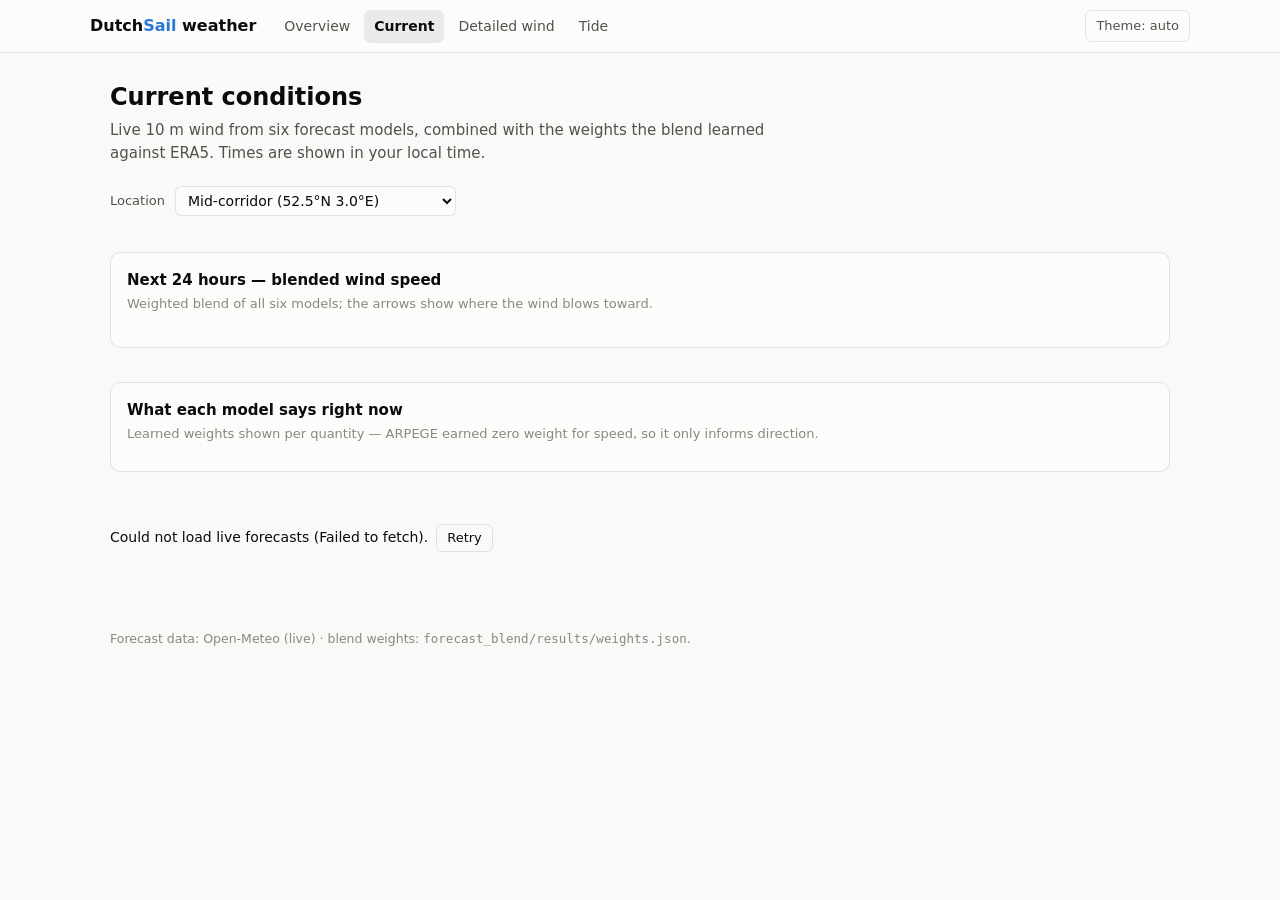
==== frontend/current.html @ 53d6b0b2 "Add frontend: overview of generated figures + live current/wind/tide subpages Static site (no build " ====
<!DOCTYPE html>
<html lang="en">
<head>
<meta charset="utf-8">
<meta name="viewport" content="width=device-width, initial-scale=1">
<title>DutchSail weather — current conditions</title>
<script>(function(){var q=new URLSearchParams(location.search).get("theme");var t=q||localStorage.getItem("ds-theme");if(t==="light"||t==="dark")document.documentElement.dataset.theme=t;})();</script>
<link rel="stylesheet" href="./assets/style.css">
<script src="./assets/common.js" defer></script>
</head>
<body>

<header class="site-header"><div class="bar">
  <a class="brand" href="./index.html">Dutch<span>Sail</span> weather</a>
  <nav class="site-nav">
    <a href="./index.html">Overview</a>
    <a href="./current.html" aria-current="page">Current</a>
    <a href="./wind.html">Detailed wind</a>
    <a href="./tide.html">Tide</a>
  </nav>
  <button class="theme-toggle" type="button">Theme: auto</button>
</div></header>

<main>
  <h1 class="page-title">Current conditions</h1>
  <p class="page-sub">
    Live 10&nbsp;m wind from six forecast models, combined with the weights the blend
    learned against ERA5. Times are shown in your local time.
  </p>

  <div class="filter-row">
    <label for="pt">Location</label>
    <select id="pt"></select>
    <span class="filter-note" id="updated"></span>
  </div>

  <div id="content" class="loading">
    <div class="tiles" id="tiles"></div>

    <section class="card chart-card">
      <div class="chart-head">
        <div>
          <h3>Next 24 hours — blended wind speed</h3>
          <p class="card-sub">Weighted blend of all six models; the arrows show where the wind blows toward.</p>
        </div>
      </div>
      <div id="chart24"></div>
      <div id="dir24"></div>
    </section>

    <section class="card" style="margin-top:14px">
      <h3>What each model says right now</h3>
      <p class="card-sub">Learned weights shown per quantity — ARPEGE earned zero weight for speed, so it only informs direction.</p>
      <div class="data-table-wrap">
        <table class="data-table model-table" id="model-table"></table>
      </div>
    </section>
  </div>

  <div id="status"></div>
</main>

<footer class="site-footer">Forecast data: Open-Meteo (live) · blend weights: <code>forecast_blend/results/weights.json</code>.</footer>

<script>
document.addEventListener("DOMContentLoaded", () => {
  const content = document.getElementById("content");
  const status = document.getElementById("status");

  async function load(point) {
    content.classList.add("loading");
    status.innerHTML = "";
    try {
      const data = await fetchWind(point, 3);
      render(data);
      content.classList.remove("loading");
      document.getElementById("updated").textContent =
        `updated ${fmtHour(new Date())} · ${point.lat.toFixed(1)}°N ${point.lon.toFixed(1)}°E`;
    } catch (err) {
      content.classList.remove("loading");
      statusMsg(status, `Could not load live forecasts (${err.message}).`, () => load(currentPoint()));
    }
  }

  function render(d) {
    const i = nowIndexOf(d.times);
    const spd = d.blendSpeed[i], dir = d.blendDir[i], gust = d.blendGust[i], spread = d.spread[i];

    const tiles = document.getElementById("tiles");
    tiles.innerHTML = "";
    tiles.append(
      tile("Blended wind now", spd == null ? "–" :
        `<span class="hero-figure">${spd.toFixed(1)}<small>m/s</small></span>`,
        spd == null ? "" : `${msToKt(spd).toFixed(0)} kt · Beaufort ${beaufort(spd)}`),
      tile("Direction", dir == null ? "–" :
        `<span class="dir-arrow" style="transform:rotate(${(dir + 180) % 360}deg)">↑</span> ${compass16(dir)}<small>${Math.round(dir)}°</small>`,
        "meteorological — where the wind comes from"),
      tile("Gusts", gust == null ? "–" : `${gust.toFixed(1)}<small>m/s</small>`,
        gust == null ? "" : `${msToKt(gust).toFixed(0)} kt`),
      tile("Model agreement", spread == null ? "–" : `±${(spread / 2).toFixed(1)}<small>m/s</small>`,
        spread == null ? "" : (spread < 2 ? "models agree well" : spread < 4 ? "moderate disagreement" : "models disagree — low confidence")),
    );

    // next 24 h from now
    const from = i, to = Math.min(d.times.length, i + 25);
    const times = d.times.slice(from, to);
    lineChart(document.getElementById("chart24"), {
      times,
      series: [{ id: "blend", name: "Blend", color: BLEND_COLOR, values: d.blendSpeed.slice(from, to), width: 2.5, endLabel: true }],
      unit: "m/s", decimals: 1, yMin: 0, nowIndex: 0,
      ariaLabel: "Blended wind speed, next 24 hours",
    });
    directionStrip(document.getElementById("dir24"), times, d.blendDir.slice(from, to), { step: 2, label: "wind" });

    // per-model table at the current hour
    const tbl = document.getElementById("model-table");
    tbl.innerHTML = "";
    const thead = document.createElement("thead");
    thead.innerHTML = "<tr><th>Model</th><th>Speed (m/s)</th><th>Direction</th><th>Gusts (m/s)</th><th>Weight · speed</th><th>Weight · direction</th></tr>";
    const tbody = document.createElement("tbody");
    const addRow = (swatchColor, name, s, dd, g, ws, wd, strong) => {
      const tr = document.createElement("tr");
      const c0 = document.createElement("td");
      const sw = document.createElement("span");
      sw.className = "swatch";
      sw.style.borderTopColor = `var(${swatchColor})`;
      c0.append(sw, document.createTextNode(name));
      if (strong) c0.style.fontWeight = "650";
      tr.append(c0);
      for (const txt of [
        Number.isFinite(s) ? s.toFixed(1) : "–",
        Number.isFinite(dd) ? `${compass16(dd)} ${Math.round(dd)}°` : "–",
        Number.isFinite(g) ? g.toFixed(1) : "–",
        ws, wd,
      ]) {
        const td = document.createElement("td");
        td.textContent = txt;
        if (strong) td.style.fontWeight = "650";
        tr.append(td);
      }
      tbody.append(tr);
    };
    for (const m of MODELS) {
      const pm = d.perModel[m.key];
      addRow(m.color, m.name, pm.speed[i], pm.dir[i], pm.gust[i],
        `${(BLEND.speed[m.key] * 100).toFixed(0)}%`, `${(BLEND.direction[m.key] * 100).toFixed(0)}%`);
    }
    addRow(BLEND_COLOR, "Blend", spd, dir, gust, "—", "—", true);
    tbl.append(thead, tbody);
  }

  function tile(label, valueHtml, deltaText) {
    const div = document.createElement("div");
    div.className = "tile";
    const l = document.createElement("div");
    l.className = "label";
    l.textContent = label;
    const v = document.createElement("div");
    v.className = "value";
    v.innerHTML = valueHtml;
    const dl = document.createElement("div");
    dl.className = "delta";
    dl.textContent = deltaText;
    div.append(l, v, dl);
    return div;
  }

  initPointSelect(document.getElementById("pt"), load);
  load(currentPoint());
});
</script>

</body>
</html>
---- frontend/assets/style.css ----
/* DutchSail weather frontend — shared chrome.
   Color roles follow the validated reference palette; dark values are their
   own validated steps, not an automatic flip. */

:root {
  color-scheme: light;
  --page: #f9f9f7;
  --surface: #fcfcfb;
  --ink: #0b0b0b;
  --ink-2: #52514e;
  --muted: #898781;
  --grid: #e1e0d9;
  --baseline: #c3c2b7;
  --border: rgba(11, 11, 11, 0.10);
  --good-text: #006300;

  /* categorical slots (fixed assignment: blend, ecmwf, gfs, icon, arpege, harmonie, ukmo) */
  --s1: #2a78d6;
  --s2: #eb6834;
  --s3: #1baf7a;
  --s4: #eda100;
  --s5: #e87ba4;
  --s6: #008300;
  --s7: #4a3aa7;
}

@media (prefers-color-scheme: dark) {
  :root:where(:not([data-theme="light"])) {
    color-scheme: dark;
    --page: #0d0d0d;
    --surface: #1a1a19;
    --ink: #ffffff;
    --ink-2: #c3c2b7;
    --muted: #898781;
    --grid: #2c2c2a;
    --baseline: #383835;
    --border: rgba(255, 255, 255, 0.10);
    --good-text: #0ca30c;

    --s1: #3987e5;
    --s2: #d95926;
    --s3: #199e70;
    --s4: #c98500;
    --s5: #d55181;
    --s6: #008300;
    --s7: #9085e9;
  }
}
:root[data-theme="dark"] {
  color-scheme: dark;
  --page: #0d0d0d;
  --surface: #1a1a19;
  --ink: #ffffff;
  --ink-2: #c3c2b7;
  --muted: #898781;
  --grid: #2c2c2a;
  --baseline: #383835;
  --border: rgba(255, 255, 255, 0.10);
  --good-text: #0ca30c;

  --s1: #3987e5;
  --s2: #d95926;
  --s3: #199e70;
  --s4: #c98500;
  --s5: #d55181;
  --s6: #008300;
  --s7: #9085e9;
}

* { box-sizing: border-box; }

body {
  margin: 0;
  background: var(--page);
  color: var(--ink);
  font-family: system-ui, -apple-system, "Segoe UI", sans-serif;
  font-size: 15px;
  line-height: 1.5;
}

a { color: var(--s1); }

/* ---------- header / nav ---------- */

.site-header {
  position: sticky;
  top: 0;
  z-index: 20;
  background: var(--surface);
  border-bottom: 1px solid var(--border);
  padding: 0 20px;
}

.site-header .bar {
  max-width: 1100px;
  margin: 0 auto;
  display: flex;
  align-items: center;
  gap: 18px;
  min-height: 52px;
  flex-wrap: wrap;
}

.brand {
  font-weight: 650;
  font-size: 16px;
  color: var(--ink);
  text-decoration: none;
  white-space: nowrap;
}
.brand span { color: var(--s1); }

.site-nav { display: flex; gap: 4px; flex-wrap: wrap; }

.site-nav a {
  color: var(--ink-2);
  text-decoration: none;
  padding: 6px 10px;
  border-radius: 6px;
  font-size: 14px;
}
.site-nav a:hover { background: color-mix(in srgb, var(--ink) 6%, transparent); }
.site-nav a[aria-current="page"] {
  color: var(--ink);
  font-weight: 600;
  background: color-mix(in srgb, var(--ink) 7%, transparent);
}

.theme-toggle {
  margin-left: auto;
  border: 1px solid var(--border);
  background: transparent;
  color: var(--ink-2);
  border-radius: 6px;
  padding: 5px 10px;
  font: inherit;
  font-size: 13px;
  cursor: pointer;
}
.theme-toggle:hover { color: var(--ink); }

/* ---------- layout ---------- */

main {
  max-width: 1100px;
  margin: 0 auto;
  padding: 26px 20px 60px;
}

.page-title { font-size: 24px; font-weight: 650; margin: 0 0 4px; }
.page-sub { color: var(--ink-2); margin: 0 0 22px; max-width: 72ch; }

section { margin-bottom: 34px; }
section > h2 { font-size: 17px; font-weight: 650; margin: 0 0 4px; }
section > .section-sub { color: var(--ink-2); font-size: 14px; margin: 0 0 14px; max-width: 78ch; }

.card {
  background: var(--surface);
  border: 1px solid var(--border);
  border-radius: 10px;
  padding: 16px;
}

.card h3 { margin: 0 0 2px; font-size: 15px; font-weight: 650; }
.card .card-sub { color: var(--muted); font-size: 13px; margin: 0 0 10px; }

/* ---------- filter row ---------- */

.filter-row {
  display: flex;
  gap: 10px;
  align-items: center;
  flex-wrap: wrap;
  margin: 0 0 18px;
}
.filter-row label { color: var(--ink-2); font-size: 13px; }
.filter-row select {
  font: inherit;
  font-size: 14px;
  color: var(--ink);
  background: var(--surface);
  border: 1px solid var(--border);
  border-radius: 6px;
  padding: 5px 8px;
}
.filter-note { color: var(--muted); font-size: 12px; }

.seg {
  display: inline-flex;
  border: 1px solid var(--border);
  border-radius: 6px;
  overflow: hidden;
  background: var(--surface);
}
.seg button {
  font: inherit;
  font-size: 13px;
  padding: 5px 10px;
  border: none;
  background: transparent;
  color: var(--ink-2);
  cursor: pointer;
}
.seg button + button { border-left: 1px solid var(--border); }
.seg button[aria-pressed="true"] {
  background: color-mix(in srgb, var(--ink) 8%, transparent);
  color: var(--ink);
  font-weight: 600;
}

/* ---------- stat tiles ---------- */

.tiles {
  display: grid;
  grid-template-columns: repeat(auto-fit, minmax(170px, 1fr));
  gap: 12px;
  margin-bottom: 18px;
}

.tile {
  background: var(--surface);
  border: 1px solid var(--border);
  border-radius: 10px;
  padding: 14px 16px;
}
.tile .label { color: var(--ink-2); font-size: 13px; }
.tile .value { font-size: 26px; font-weight: 600; margin-top: 2px; }
.tile .value small { font-size: 14px; font-weight: 500; color: var(--ink-2); margin-left: 4px; }
.tile .delta { font-size: 13px; color: var(--ink-2); margin-top: 2px; }
.tile .delta.good { color: var(--good-text); }

.hero-figure { font-size: 52px; font-weight: 650; line-height: 1.1; }
.hero-figure small { font-size: 20px; font-weight: 500; color: var(--ink-2); margin-left: 6px; }

.dir-arrow { display: inline-block; transition: transform .2s; }

/* ---------- charts ---------- */

.chart-card { position: relative; }

.chart-head {
  display: flex;
  align-items: baseline;
  gap: 10px;
  flex-wrap: wrap;
  margin-bottom: 8px;
}
.chart-head .spacer { flex: 1; }

.table-toggle {
  font: inherit;
  font-size: 12.5px;
  color: var(--ink-2);
  background: transparent;
  border: 1px solid var(--border);
  border-radius: 6px;
  padding: 3px 9px;
  cursor: pointer;
}
.table-toggle[aria-pressed="true"] { color: var(--ink); background: color-mix(in srgb, var(--ink) 8%, transparent); }

.chart-legend {
  display: flex;
  gap: 4px 14px;
  flex-wrap: wrap;
  margin: 8px 0 0;
  padding: 0;
  list-style: none;
}
.chart-legend button {
  font: inherit;
  font-size: 12.5px;
  color: var(--ink-2);
  background: none;
  border: none;
  padding: 2px 0;
  cursor: pointer;
  display: inline-flex;
  align-items: center;
  gap: 6px;
}
.chart-legend button[aria-pressed="false"] { opacity: 0.4; }
.chart-legend .key {
  width: 16px;
  height: 0;
  border-top: 2.5px solid;
  border-radius: 2px;
  display: inline-block;
}

.chart-svg-wrap { position: relative; }
.chart-svg-wrap svg { display: block; width: 100%; height: auto; }

.chart-tooltip {
  position: absolute;
  pointer-events: none;
  background: var(--surface);
  border: 1px solid var(--border);
  border-radius: 8px;
  box-shadow: 0 4px 14px rgba(0, 0, 0, 0.12);
  padding: 8px 10px;
  font-size: 12.5px;
  min-width: 150px;
  z-index: 10;
  display: none;
}
.chart-tooltip .tt-time { color: var(--muted); margin-bottom: 4px; }
.chart-tooltip .tt-row { display: flex; align-items: center; gap: 7px; padding: 1px 0; }
.chart-tooltip .tt-key { width: 12px; border-top: 2.5px solid; border-radius: 2px; flex: none; }
.chart-tooltip .tt-val { font-weight: 650; color: var(--ink); }
.chart-tooltip .tt-name { color: var(--ink-2); }

.data-table-wrap { overflow-x: auto; margin-top: 12px; }
.data-table { border-collapse: collapse; font-size: 12.5px; width: 100%; }
.data-table th, .data-table td {
  text-align: right;
  padding: 4px 10px;
  border-bottom: 1px solid var(--grid);
  white-space: nowrap;
  font-variant-numeric: tabular-nums;
}
.data-table th:first-child, .data-table td:first-child { text-align: left; }
.data-table th { color: var(--ink-2); font-weight: 600; position: sticky; top: 0; background: var(--surface); }

/* ---------- figure gallery ---------- */

.fig-grid {
  display: grid;
  grid-template-columns: repeat(auto-fit, minmax(320px, 1fr));
  gap: 14px;
}
.fig-grid.wide { grid-template-columns: 1fr; }

figure.fig {
  margin: 0;
  background: var(--surface);
  border: 1px solid var(--border);
  border-radius: 10px;
  padding: 12px;
}
figure.fig img { width: 100%; height: auto; border-radius: 6px; display: block; }
figure.fig figcaption { color: var(--ink-2); font-size: 13px; margin-top: 8px; }

/* ---------- nav cards (home) ---------- */

.nav-cards {
  display: grid;
  grid-template-columns: repeat(auto-fit, minmax(240px, 1fr));
  gap: 14px;
}
.nav-card {
  display: block;
  text-decoration: none;
  color: var(--ink);
  background: var(--surface);
  border: 1px solid var(--border);
  border-radius: 10px;
  padding: 18px;
}
.nav-card:hover { border-color: var(--s1); }
.nav-card .nc-title { font-weight: 650; font-size: 16px; color: var(--s1); }
.nav-card p { color: var(--ink-2); font-size: 13.5px; margin: 6px 0 0; }

/* ---------- misc ---------- */

.status-msg { color: var(--ink-2); font-size: 14px; padding: 18px 0; }
.status-msg.error { color: var(--ink); }
.status-msg button {
  font: inherit;
  font-size: 13px;
  margin-left: 8px;
  border: 1px solid var(--border);
  background: transparent;
  color: var(--ink);
  border-radius: 6px;
  padding: 3px 10px;
  cursor: pointer;
}

.loading { opacity: 0.5; transition: opacity .15s; }

.model-table td:first-child { text-align: left; }
.swatch {
  display: inline-block;
  width: 14px;
  height: 0;
  border-top: 3px solid;
  border-radius: 2px;
  margin-right: 6px;
  vertical-align: middle;
}

footer.site-footer {
  max-width: 1100px;
  margin: 0 auto;
  padding: 0 20px 40px;
  color: var(--muted);
  font-size: 12.5px;
}
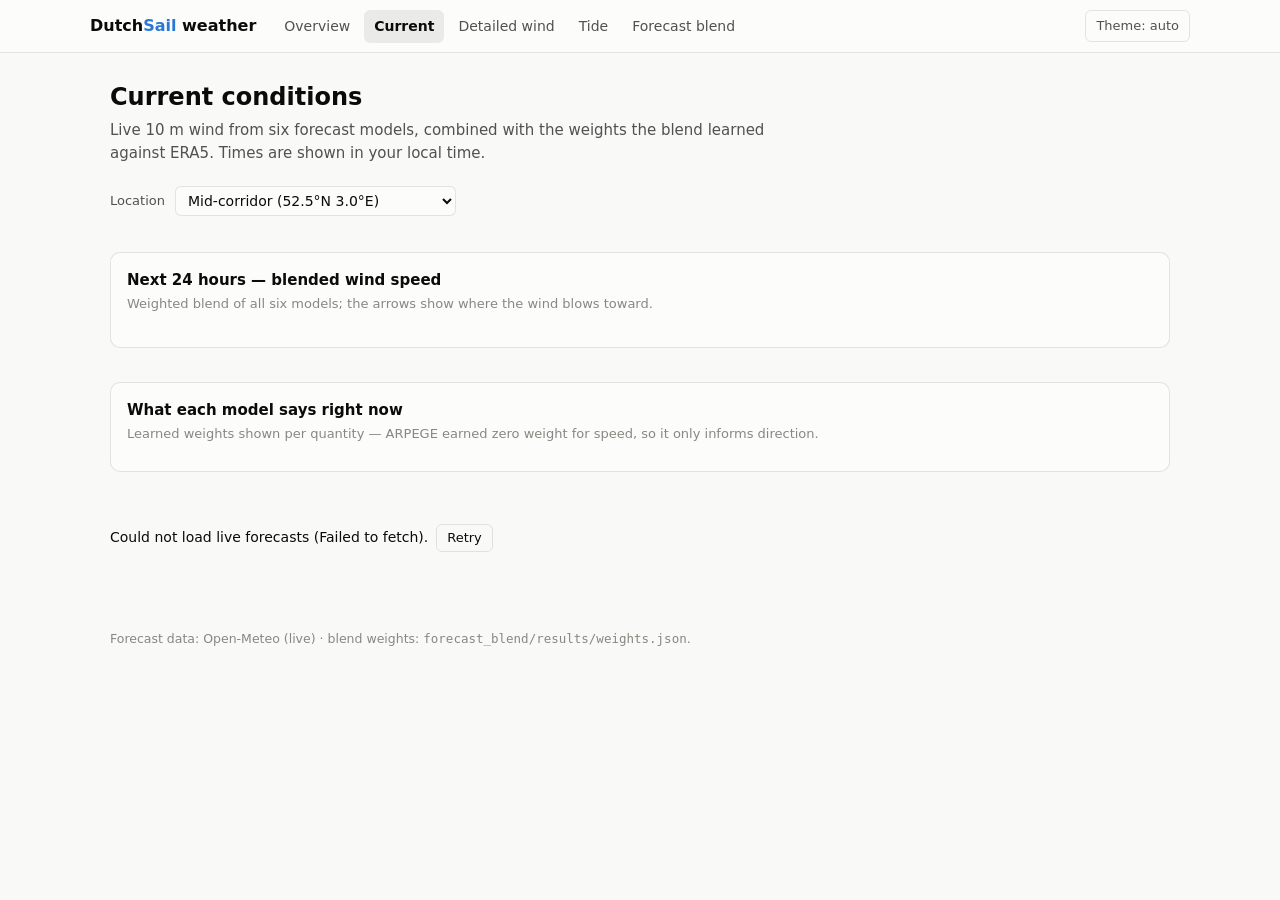
==== commit f86edc0f: "Split blend onto its own page; overview shows condition check + ECMWF forecast - forecast-blend.html" ====
--- a/frontend/current.html
+++ b/frontend/current.html
@@ -17,6 +17,7 @@
     <a href="./current.html" aria-current="page">Current</a>
     <a href="./wind.html">Detailed wind</a>
     <a href="./tide.html">Tide</a>
+    <a href="./forecast-blend.html">Forecast blend</a>
   </nav>
   <button class="theme-toggle" type="button">Theme: auto</button>
 </div></header>
--- a/frontend/assets/style.css
+++ b/frontend/assets/style.css
@@ -390,6 +390,31 @@
   vertical-align: middle;
 }
 
+/* ---------- condition status (overview) ---------- */
+
+.status-value { font-size: 30px; font-weight: 650; display: flex; align-items: center; gap: 10px; }
+.status-value .mark { font-size: 26px; line-height: 1; }
+.status-value.met .mark { color: #0ca30c; }
+.status-value.not-met .mark { color: var(--muted); }
+
+.day-strip {
+  display: grid;
+  grid-template-columns: repeat(7, 1fr);
+  gap: 8px;
+  margin-top: 12px;
+}
+.day-cell {
+  border: 1px solid var(--border);
+  border-radius: 8px;
+  padding: 8px 4px;
+  text-align: center;
+}
+.day-cell .d-day { color: var(--ink-2); font-size: 12.5px; }
+.day-cell .d-mark { font-size: 18px; font-weight: 650; margin: 2px 0; }
+.day-cell.met .d-mark { color: #0ca30c; }
+.day-cell.not-met .d-mark { color: var(--muted); }
+.day-cell .d-note { color: var(--muted); font-size: 11.5px; font-variant-numeric: tabular-nums; }
+
 footer.site-footer {
   max-width: 1100px;
   margin: 0 auto;
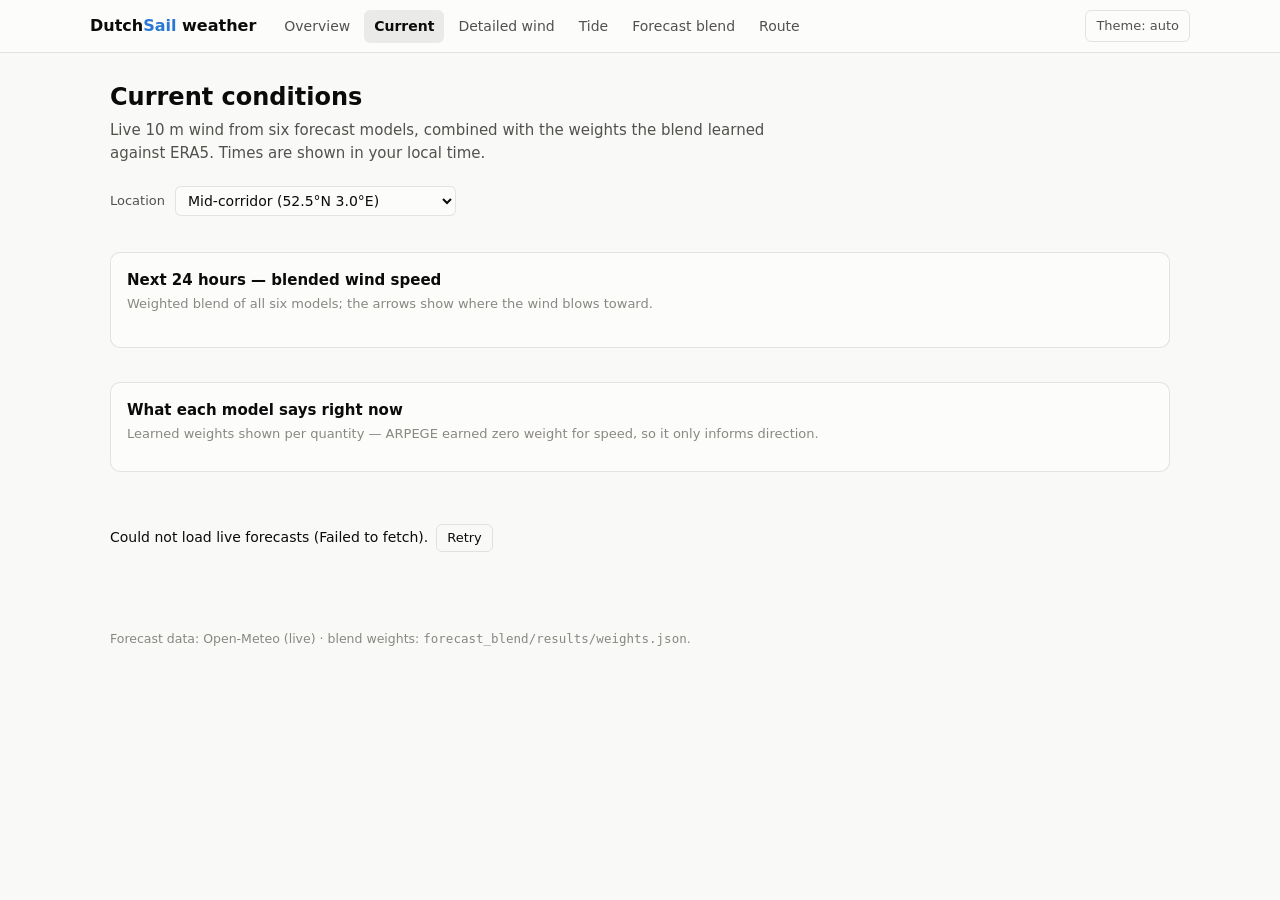
==== commit abf977cd: "Merge the route project into DutchSail as a Route subpage Brings the standalone dutchsail_route proj" ====
--- a/frontend/current.html
+++ b/frontend/current.html
@@ -18,6 +18,7 @@
     <a href="./wind.html">Detailed wind</a>
     <a href="./tide.html">Tide</a>
     <a href="./forecast-blend.html">Forecast blend</a>
+    <a href="./route.html">Route</a>
   </nav>
   <button class="theme-toggle" type="button">Theme: auto</button>
 </div></header>
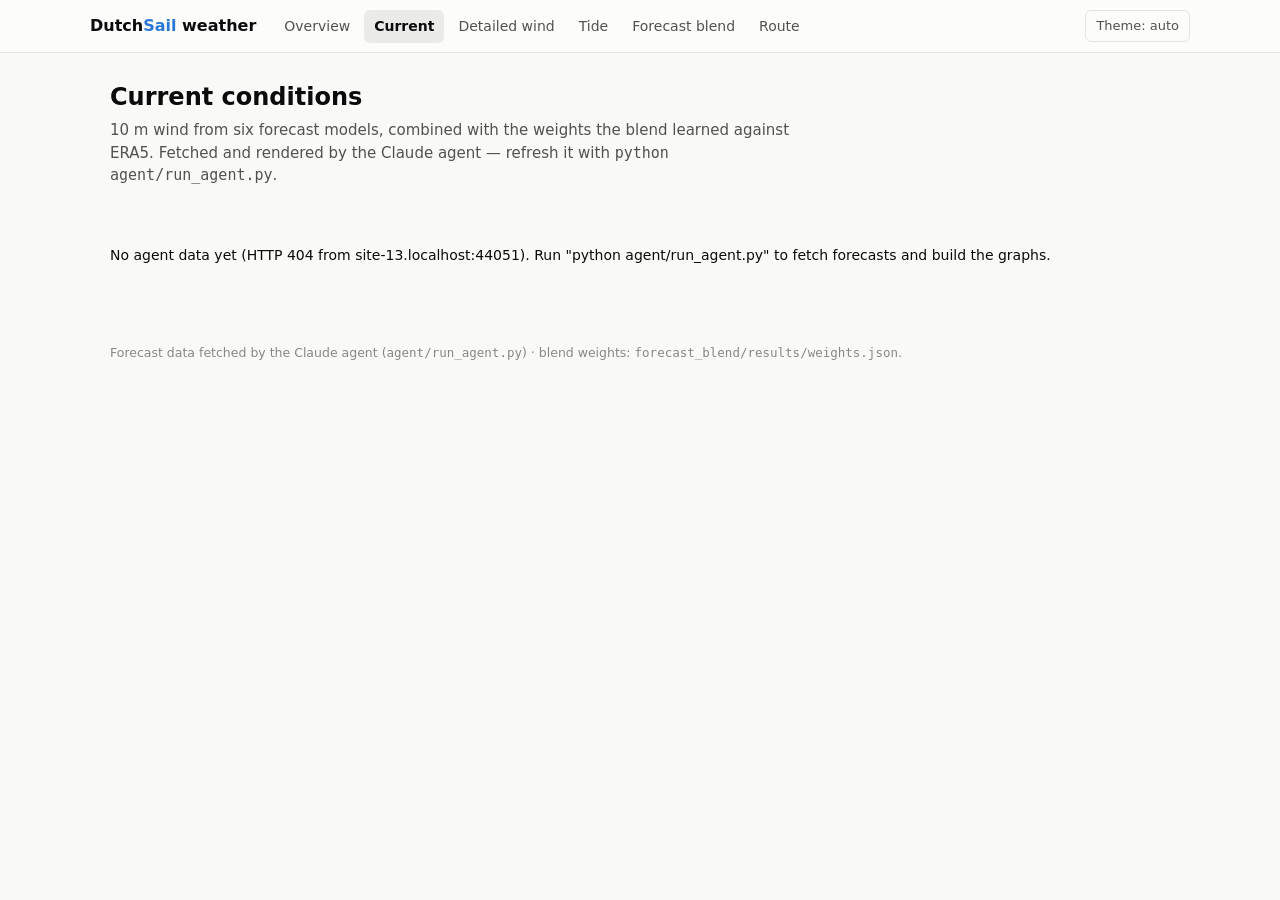
==== commit 855c3100: "Replace browser API calls with a single Claude agent pipeline The frontend no longer fetches forecas" ====
--- a/frontend/current.html
+++ b/frontend/current.html
@@ -6,6 +6,7 @@
 <title>DutchSail weather — current conditions</title>
 <script>(function(){var q=new URLSearchParams(location.search).get("theme");var t=q||localStorage.getItem("ds-theme");if(t==="light"||t==="dark")document.documentElement.dataset.theme=t;})();</script>
 <link rel="stylesheet" href="./assets/style.css">
+<script src="../output/scripts/api.js" defer></script>
 <script src="./assets/common.js" defer></script>
 </head>
 <body>
@@ -26,13 +27,12 @@
 <main>
   <h1 class="page-title">Current conditions</h1>
   <p class="page-sub">
-    Live 10&nbsp;m wind from six forecast models, combined with the weights the blend
-    learned against ERA5. Times are shown in your local time.
+    10&nbsp;m wind from six forecast models, combined with the weights the blend
+    learned against ERA5. Fetched and rendered by the Claude agent — refresh it
+    with <code>python agent/run_agent.py</code>.
   </p>
 
   <div class="filter-row">
-    <label for="pt">Location</label>
-    <select id="pt"></select>
     <span class="filter-note" id="updated"></span>
   </div>
 
@@ -46,8 +46,12 @@
           <p class="card-sub">Weighted blend of all six models; the arrows show where the wind blows toward.</p>
         </div>
       </div>
-      <div id="chart24"></div>
-      <div id="dir24"></div>
+      <figure class="fig">
+        <img data-light="../output/figures/agent/wind_next24_light.png"
+             data-dark="../output/figures/agent/wind_next24_dark.png"
+             src="../output/figures/agent/wind_next24_light.png"
+             alt="Blended wind speed for the next 24 hours with direction arrows">
+      </figure>
     </section>
 
     <section class="card" style="margin-top:14px">
@@ -62,65 +66,52 @@
   <div id="status"></div>
 </main>
 
-<footer class="site-footer">Forecast data: Open-Meteo (live) · blend weights: <code>forecast_blend/results/weights.json</code>.</footer>
+<footer class="site-footer">Forecast data fetched by the Claude agent (<code>agent/run_agent.py</code>) · blend weights: <code>forecast_blend/results/weights.json</code>.</footer>
 
 <script>
-document.addEventListener("DOMContentLoaded", () => {
+document.addEventListener("DOMContentLoaded", async () => {
   const content = document.getElementById("content");
   const status = document.getElementById("status");
 
-  async function load(point) {
-    content.classList.add("loading");
-    status.innerHTML = "";
-    try {
-      const data = await fetchWind(point, 3);
-      render(data);
-      content.classList.remove("loading");
-      document.getElementById("updated").textContent =
-        `updated ${fmtHour(new Date())} · ${point.lat.toFixed(1)}°N ${point.lon.toFixed(1)}°E`;
-    } catch (err) {
-      content.classList.remove("loading");
-      statusMsg(status, `Could not load live forecasts (${err.message}).`, () => load(currentPoint()));
-    }
+  try {
+    const s = await fetchAgentSummary();
+    render(s);
+    content.classList.remove("loading");
+    document.getElementById("updated").textContent =
+      `agent run ${fmtFull(new Date(s.generated_at))} · ${s.point.name}`;
+  } catch (err) {
+    content.classList.remove("loading");
+    content.hidden = true;
+    statusMsg(status, `No agent data yet (${err.message}). ` +
+      `Run "python agent/run_agent.py" to fetch forecasts and build the graphs.`);
   }
 
-  function render(d) {
-    const i = nowIndexOf(d.times);
-    const spd = d.blendSpeed[i], dir = d.blendDir[i], gust = d.blendGust[i], spread = d.spread[i];
+  function render(s) {
+    const { speed_ms: spd, dir_deg: dir, gust_ms: gust, spread_ms: spread } = s.now;
 
     const tiles = document.getElementById("tiles");
     tiles.innerHTML = "";
     tiles.append(
-      tile("Blended wind now", spd == null ? "–" :
+      statTile("Blended wind now", !Number.isFinite(spd) ? "–" :
         `<span class="hero-figure">${spd.toFixed(1)}<small>m/s</small></span>`,
-        spd == null ? "" : `${msToKt(spd).toFixed(0)} kt · Beaufort ${beaufort(spd)}`),
-      tile("Direction", dir == null ? "–" :
+        !Number.isFinite(spd) ? "" : `${msToKt(spd).toFixed(0)} kt · Beaufort ${beaufort(spd)}`),
+      statTile("Direction", !Number.isFinite(dir) ? "–" :
         `<span class="dir-arrow" style="transform:rotate(${(dir + 180) % 360}deg)">↑</span> ${compass16(dir)}<small>${Math.round(dir)}°</small>`,
         "meteorological — where the wind comes from"),
-      tile("Gusts", gust == null ? "–" : `${gust.toFixed(1)}<small>m/s</small>`,
-        gust == null ? "" : `${msToKt(gust).toFixed(0)} kt`),
-      tile("Model agreement", spread == null ? "–" : `±${(spread / 2).toFixed(1)}<small>m/s</small>`,
-        spread == null ? "" : (spread < 2 ? "models agree well" : spread < 4 ? "moderate disagreement" : "models disagree — low confidence")),
+      statTile("Gusts", !Number.isFinite(gust) ? "–" : `${gust.toFixed(1)}<small>m/s</small>`,
+        !Number.isFinite(gust) ? "" : `${msToKt(gust).toFixed(0)} kt`),
+      statTile("Model agreement", !Number.isFinite(spread) ? "–" : `±${(spread / 2).toFixed(1)}<small>m/s</small>`,
+        !Number.isFinite(spread) ? "" : (spread < 2 ? "models agree well" : spread < 4 ? "moderate disagreement" : "models disagree — low confidence")),
     );
 
-    // next 24 h from now
-    const from = i, to = Math.min(d.times.length, i + 25);
-    const times = d.times.slice(from, to);
-    lineChart(document.getElementById("chart24"), {
-      times,
-      series: [{ id: "blend", name: "Blend", color: BLEND_COLOR, values: d.blendSpeed.slice(from, to), width: 2.5, endLabel: true }],
-      unit: "m/s", decimals: 1, yMin: 0, nowIndex: 0,
-      ariaLabel: "Blended wind speed, next 24 hours",
-    });
-    directionStrip(document.getElementById("dir24"), times, d.blendDir.slice(from, to), { step: 2, label: "wind" });
-
-    // per-model table at the current hour
+    // per-model table at the agent's run hour
     const tbl = document.getElementById("model-table");
     tbl.innerHTML = "";
     const thead = document.createElement("thead");
     thead.innerHTML = "<tr><th>Model</th><th>Speed (m/s)</th><th>Direction</th><th>Gusts (m/s)</th><th>Weight · speed</th><th>Weight · direction</th></tr>";
     const tbody = document.createElement("tbody");
-    const addRow = (swatchColor, name, s, dd, g, ws, wd, strong) => {
+    const swatches = ["--s2", "--s3", "--s4", "--s5", "--s6", "--s7"];
+    const addRow = (swatchColor, name, sp, dd, g, ws, wd, strong) => {
       const tr = document.createElement("tr");
       const c0 = document.createElement("td");
       const sw = document.createElement("span");
@@ -130,7 +121,7 @@
       if (strong) c0.style.fontWeight = "650";
       tr.append(c0);
       for (const txt of [
-        Number.isFinite(s) ? s.toFixed(1) : "–",
+        Number.isFinite(sp) ? sp.toFixed(1) : "–",
         Number.isFinite(dd) ? `${compass16(dd)} ${Math.round(dd)}°` : "–",
         Number.isFinite(g) ? g.toFixed(1) : "–",
         ws, wd,
@@ -142,33 +133,13 @@
       }
       tbody.append(tr);
     };
-    for (const m of MODELS) {
-      const pm = d.perModel[m.key];
-      addRow(m.color, m.name, pm.speed[i], pm.dir[i], pm.gust[i],
-        `${(BLEND.speed[m.key] * 100).toFixed(0)}%`, `${(BLEND.direction[m.key] * 100).toFixed(0)}%`);
-    }
-    addRow(BLEND_COLOR, "Blend", spd, dir, gust, "—", "—", true);
+    (s.models || []).forEach((m, i) => {
+      addRow(swatches[i % swatches.length], m.name, m.speed_ms, m.dir_deg, m.gust_ms,
+        `${(m.weight_speed * 100).toFixed(0)}%`, `${(m.weight_direction * 100).toFixed(0)}%`);
+    });
+    addRow("--s1", "Blend", spd, dir, gust, "—", "—", true);
     tbl.append(thead, tbody);
   }
-
-  function tile(label, valueHtml, deltaText) {
-    const div = document.createElement("div");
-    div.className = "tile";
-    const l = document.createElement("div");
-    l.className = "label";
-    l.textContent = label;
-    const v = document.createElement("div");
-    v.className = "value";
-    v.innerHTML = valueHtml;
-    const dl = document.createElement("div");
-    dl.className = "delta";
-    dl.textContent = deltaText;
-    div.append(l, v, dl);
-    return div;
-  }
-
-  initPointSelect(document.getElementById("pt"), load);
-  load(currentPoint());
 });
 </script>
 
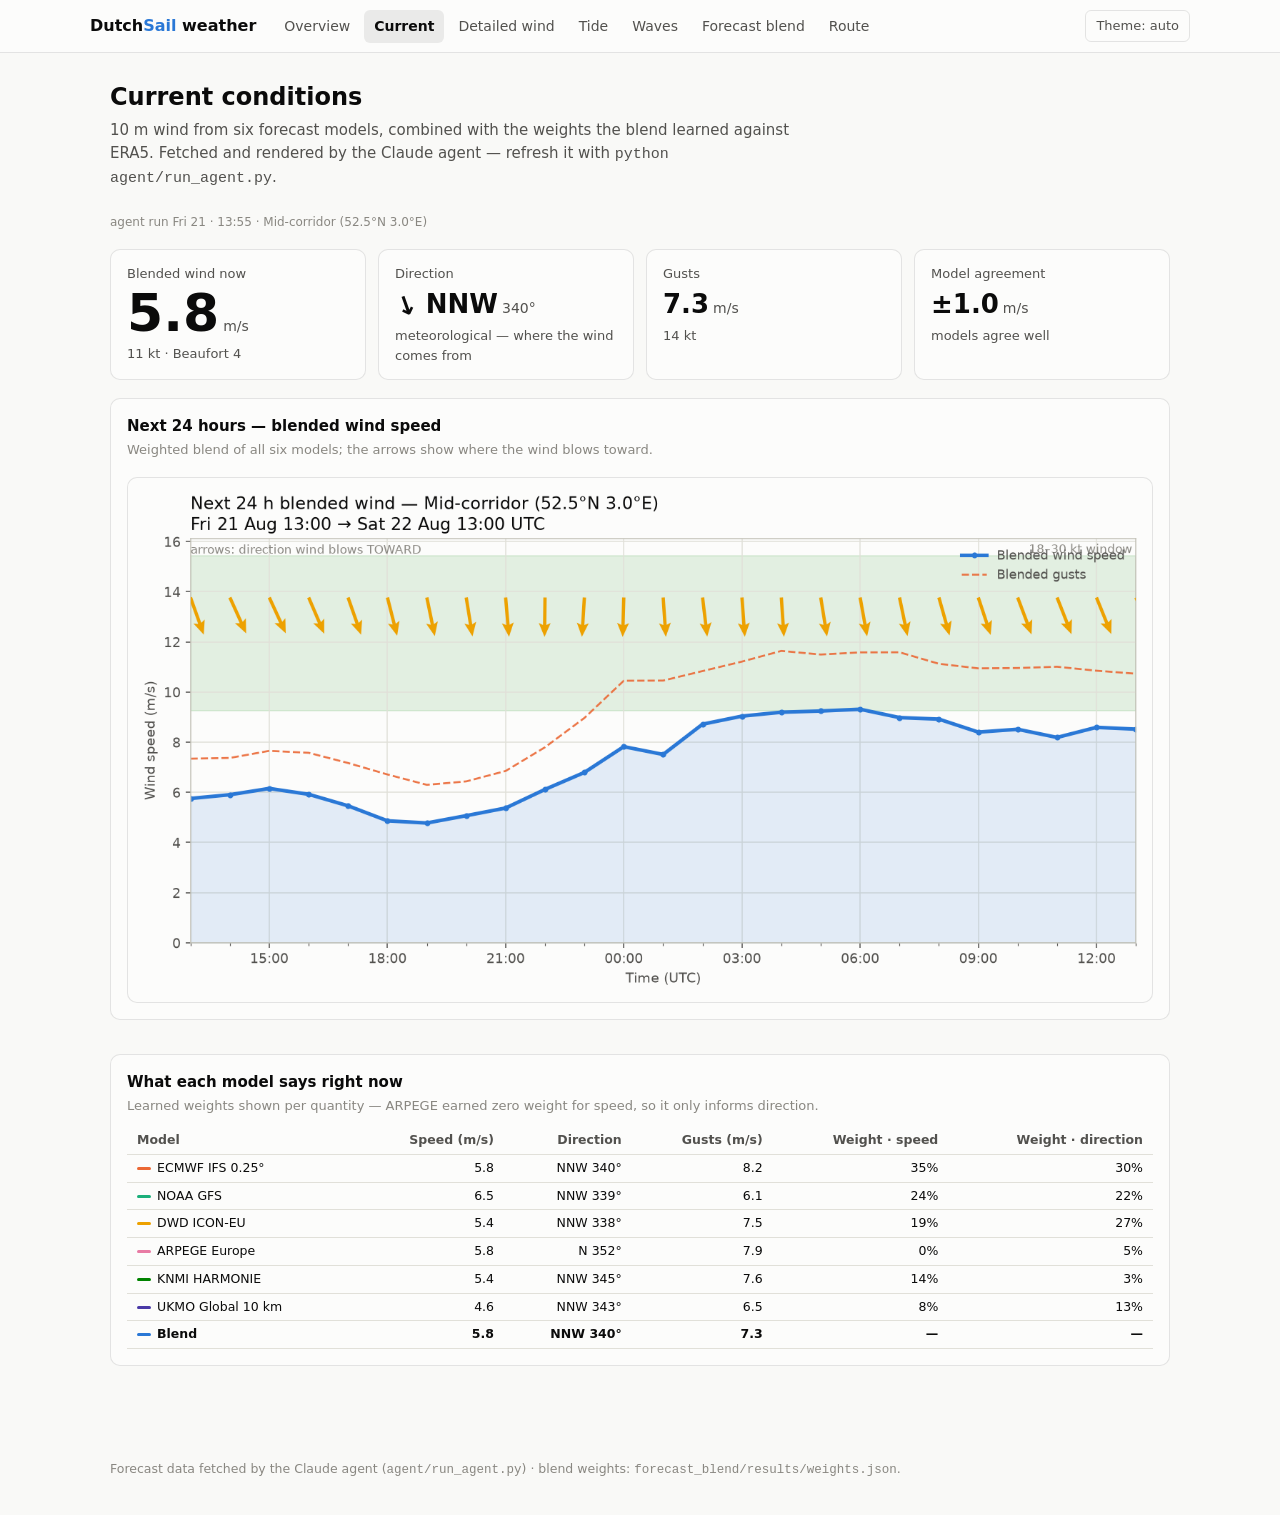
==== commit 78b132ca: "added waves page" ====
--- a/frontend/current.html
+++ b/frontend/current.html
@@ -18,6 +18,7 @@
     <a href="./current.html" aria-current="page">Current</a>
     <a href="./wind.html">Detailed wind</a>
     <a href="./tide.html">Tide</a>
+    <a href="./waves.html">Waves</a>
     <a href="./forecast-blend.html">Forecast blend</a>
     <a href="./route.html">Route</a>
   </nav>
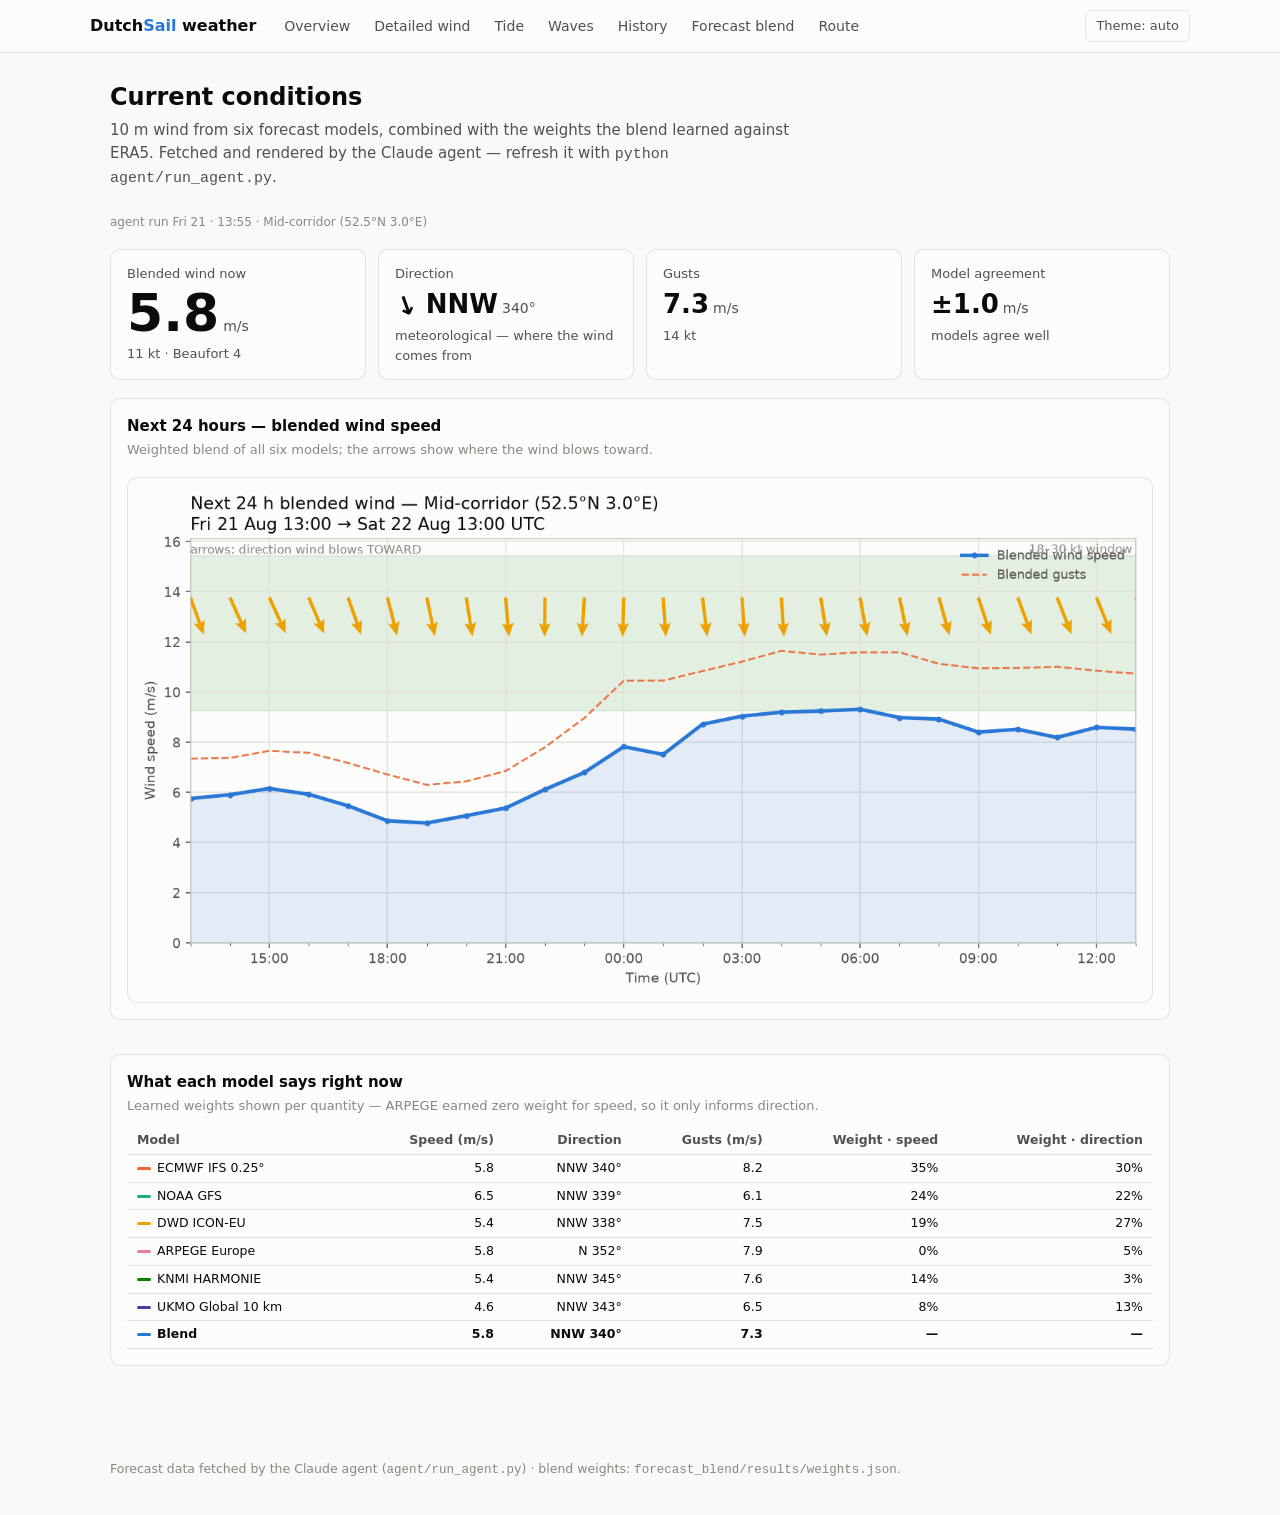
==== commit 210ddf14: "restructuring" ====
--- a/frontend/current.html
+++ b/frontend/current.html
@@ -15,10 +15,10 @@
   <a class="brand" href="./index.html">Dutch<span>Sail</span> weather</a>
   <nav class="site-nav">
     <a href="./index.html">Overview</a>
-    <a href="./current.html" aria-current="page">Current</a>
     <a href="./wind.html">Detailed wind</a>
     <a href="./tide.html">Tide</a>
     <a href="./waves.html">Waves</a>
+    <a href="./history.html">History</a>
     <a href="./forecast-blend.html">Forecast blend</a>
     <a href="./route.html">Route</a>
   </nav>
